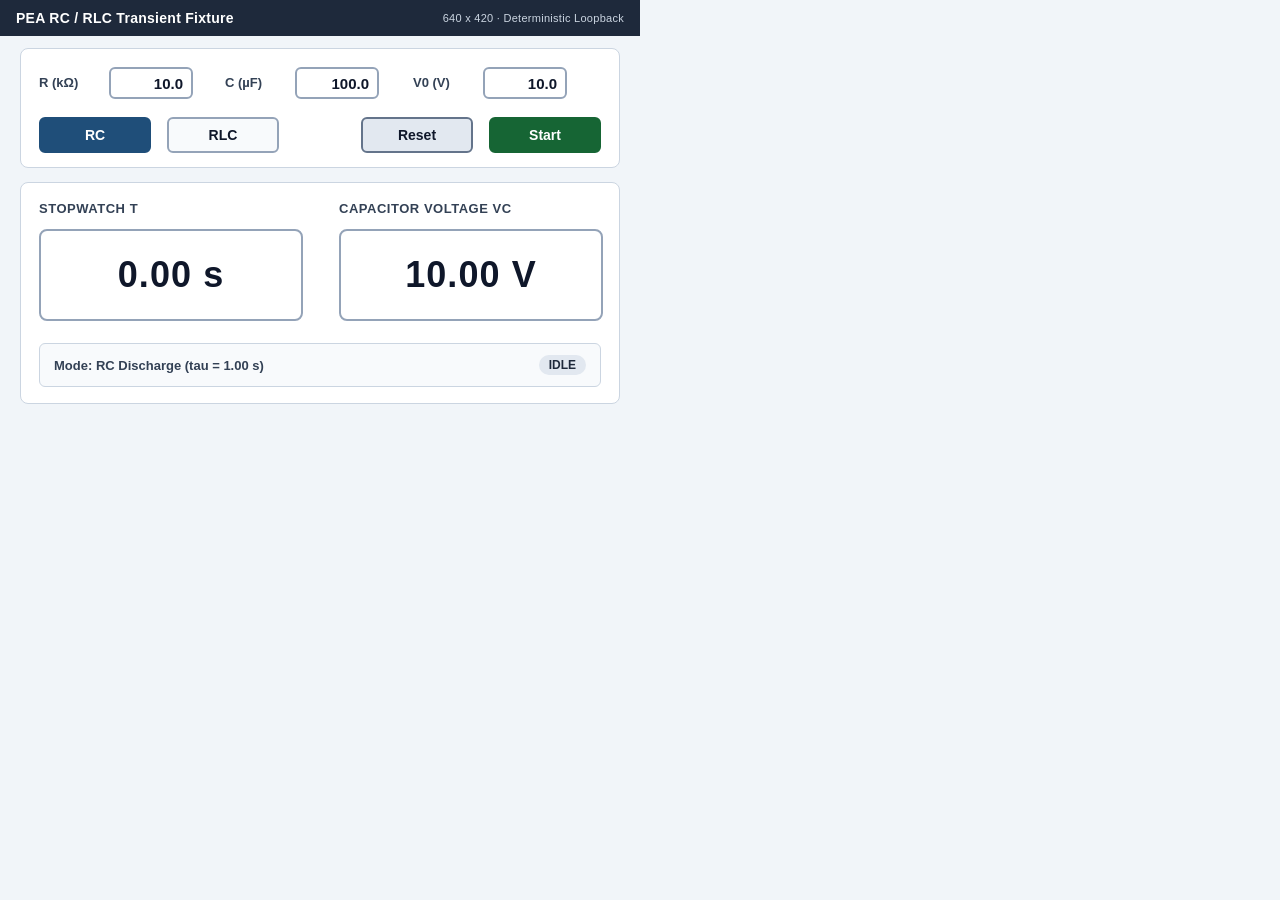
==== tests/fixtures/html5_rc_sim/index.html @ 98c90331 "Milestone 2 (v0.3.0): sim_watch, compute_sim, 18 MCP tools, viewer datasets view & live HTML5 E2E" ====
<!DOCTYPE html>
<html lang="en">
<head>
  <meta charset="utf-8" />
  <title>PEA RC / RLC Transient Fixture</title>
  <link
    rel="icon"
    type="image/svg+xml"
    href="data:image/svg+xml,%3Csvg xmlns='http://www.w3.org/2000/svg' viewBox='0 0 16 16'%3E%3Crect width='16' height='16' fill='%231e293b'/%3E%3C/svg%3E"
  />
  <style>
    *, *::before, *::after {
      box-sizing: border-box;
    }
    html, body {
      margin: 0;
      padding: 0;
      width: 640px;
      height: 420px;
      overflow: hidden;
      background: #f1f5f9;
      color: #0f172a;
      font-family: -apple-system, BlinkMacSystemFont, "Helvetica Neue", Arial, sans-serif;
      user-select: none;
    }
    .stage {
      position: relative;
      width: 640px;
      height: 420px;
      overflow: hidden;
    }
    .topbar {
      position: absolute;
      left: 0;
      top: 0;
      width: 640px;
      height: 36px;
      background: #1e293b;
      color: #ffffff;
      display: flex;
      align-items: center;
      justify-content: space-between;
      padding: 0 16px;
      font-size: 14px;
      font-weight: 700;
      letter-spacing: 0.02em;
    }
    .topbar-sub {
      font-size: 11px;
      font-weight: 500;
      color: #cbd5e1;
    }
    .panel {
      position: absolute;
      left: 20px;
      width: 600px;
      background: #ffffff;
      border: 1px solid #cbd5e1;
      border-radius: 8px;
    }
    .controls-panel {
      top: 48px;
      height: 120px;
    }
    .param-label {
      position: absolute;
      top: 18px;
      height: 32px;
      line-height: 32px;
      font-size: 13px;
      font-weight: 700;
      color: #334155;
    }
    .param-input {
      position: absolute;
      top: 18px;
      width: 84px;
      height: 32px;
      padding: 0 8px;
      border: 2px solid #94a3b8;
      border-radius: 6px;
      background: #ffffff;
      color: #0f172a;
      font-family: Arial, Helvetica, sans-serif;
      font-size: 15px;
      font-weight: 700;
      text-align: right;
    }
    .param-input:focus {
      outline: 2px solid #1f4e79;
      border-color: #1f4e79;
    }
    .btn {
      position: absolute;
      top: 68px;
      width: 112px;
      height: 36px;
      border-radius: 6px;
      border: 2px solid #94a3b8;
      background: #f8fafc;
      color: #0f172a;
      font-family: inherit;
      font-size: 14px;
      font-weight: 700;
      cursor: pointer;
    }
    .btn.active-mode {
      background: #1f4e79;
      border-color: #1f4e79;
      color: #ffffff;
    }
    .btn-primary {
      background: #166534;
      border-color: #166534;
      color: #ffffff;
    }
    .btn-reset {
      background: #e2e8f0;
      border-color: #64748b;
      color: #0f172a;
    }
    .readouts-panel {
      top: 182px;
      height: 222px;
    }
    .ro-label {
      position: absolute;
      top: 18px;
      width: 264px;
      font-size: 13px;
      font-weight: 700;
      color: #334155;
      text-transform: uppercase;
      letter-spacing: 0.04em;
    }
    .ro-box {
      position: absolute;
      top: 46px;
      width: 264px;
      height: 92px;
      background: #ffffff;
      border: 2px solid #94a3b8;
      border-radius: 8px;
      display: flex;
      align-items: center;
      justify-content: center;
      padding: 0 18px;
      font-family: Arial, Helvetica, sans-serif;
      font-size: 36px;
      font-weight: 700;
      color: #0f172a;
      letter-spacing: 0.03em;
      font-variant-numeric: tabular-nums;
      white-space: nowrap;
    }
    .status-bar {
      position: absolute;
      left: 18px;
      right: 18px;
      bottom: 16px;
      height: 44px;
      padding: 0 14px;
      border-radius: 6px;
      background: #f8fafc;
      border: 1px solid #cbd5e1;
      display: flex;
      align-items: center;
      justify-content: space-between;
      font-size: 13px;
      font-weight: 600;
      color: #334155;
    }
    .state-pill {
      padding: 3px 10px;
      border-radius: 999px;
      font-size: 12px;
      font-weight: 700;
      background: #e2e8f0;
      color: #1e293b;
    }
    .state-pill.running {
      background: #dcfce7;
      color: #166534;
    }
  </style>
</head>
<body>
  <div class="stage">
    <header class="topbar" id="topbar">
      <span>PEA RC / RLC Transient Fixture</span>
      <span class="topbar-sub">640 x 420 · Deterministic Loopback</span>
    </header>

    <section class="panel controls-panel" aria-label="Circuit Parameters">
      <label class="param-label" for="input-r" style="left: 18px;">R (k&Omega;)</label>
      <input class="param-input" id="input-r" type="text" value="10.0" style="left: 88px;" />

      <label class="param-label" for="input-c" style="left: 204px;">C (&micro;F)</label>
      <input class="param-input" id="input-c" type="text" value="100.0" style="left: 274px;" />

      <label class="param-label" for="input-v0" style="left: 392px;">V0 (V)</label>
      <input class="param-input" id="input-v0" type="text" value="10.0" style="left: 462px;" />

      <button type="button" class="btn active-mode" id="mode-rc" style="left: 18px;">RC</button>
      <button type="button" class="btn" id="mode-rlc" style="left: 146px;">RLC</button>
      <button type="button" class="btn btn-reset" id="btn-reset" style="left: 340px;">Reset</button>
      <button type="button" class="btn btn-primary" id="btn-start" style="left: 468px;">Start</button>
    </section>

    <section class="panel readouts-panel" aria-label="Live Readouts">
      <div class="ro-label" style="left: 18px;">Stopwatch t</div>
      <div class="ro-box" id="readout-t" style="left: 18px;">0.00 s</div>

      <div class="ro-label" style="left: 318px;">Capacitor Voltage Vc</div>
      <div class="ro-box" id="readout-vc" style="left: 318px;">10.00 V</div>

      <div class="status-bar">
        <span id="mode-caption">Mode: RC Discharge (tau = 1.00 s)</span>
        <span id="state-pill" class="state-pill">IDLE</span>
      </div>
    </section>
  </div>

  <script>
    (function () {
      "use strict";

      const RLC_F0_HZ = 2.0;
      const RLC_BETA_S = 0.25;

      const inputR = document.getElementById("input-r");
      const inputC = document.getElementById("input-c");
      const inputV0 = document.getElementById("input-v0");
      const btnRc = document.getElementById("mode-rc");
      const btnRlc = document.getElementById("mode-rlc");
      const btnReset = document.getElementById("btn-reset");
      const btnStart = document.getElementById("btn-start");
      const roT = document.getElementById("readout-t");
      const roVc = document.getElementById("readout-vc");
      const modeCaption = document.getElementById("mode-caption");
      const statePill = document.getElementById("state-pill");

      const sim = {
        mode: "rc",
        R_kohm: 10.0,
        C_uF: 100.0,
        V0: 10.0,
        running: false,
        startPerfMs: 0,
        elapsedS: 0.0,
      };

      function parsePositive(el, fallback, minVal, maxVal) {
        const raw = String(el.value || "").trim().replace(",", ".");
        const parsed = Number.parseFloat(raw);
        if (!Number.isFinite(parsed)) return fallback;
        return Math.min(maxVal, Math.max(minVal, parsed));
      }

      function applyParams() {
        sim.R_kohm = parsePositive(inputR, sim.R_kohm, 0.1, 1000.0);
        sim.C_uF = parsePositive(inputC, sim.C_uF, 0.1, 10000.0);
        sim.V0 = parsePositive(inputV0, sim.V0, 0.1, 100.0);
        inputR.value = sim.R_kohm.toFixed(1);
        inputC.value = sim.C_uF.toFixed(1);
        inputV0.value = sim.V0.toFixed(1);
        updateCaption();
        renderReadouts();
      }

      function computeTauS() {
        return Math.max(0.01, (sim.R_kohm * 1e3) * (sim.C_uF * 1e-6));
      }

      function computeVoltage(t) {
        if (sim.mode === "rlc") {
          return sim.V0 * Math.exp(-RLC_BETA_S * t) * Math.cos(2 * Math.PI * RLC_F0_HZ * t);
        }
        return sim.V0 * Math.exp(-t / computeTauS());
      }

      function updateCaption() {
        if (sim.mode === "rlc") {
          modeCaption.textContent = "Mode: Damped RLC (f0 = 2.00 Hz, beta = 0.25 s^-1)";
        } else {
          modeCaption.textContent = `Mode: RC Discharge (tau = ${computeTauS().toFixed(2)} s)`;
        }
        statePill.textContent = sim.running ? "RUNNING" : "IDLE";
        statePill.classList.toggle("running", sim.running);
        btnRc.classList.toggle("active-mode", sim.mode === "rc");
        btnRlc.classList.toggle("active-mode", sim.mode === "rlc");
      }

      function renderReadouts() {
        const t = Math.max(0.0, sim.elapsedS);
        let vc = computeVoltage(t);
        if (Math.abs(vc) < 0.005) vc = 0.0;
        roT.textContent = `${t.toFixed(2)} s`;
        roVc.textContent = `${vc.toFixed(2)} V`;
      }

      function tick(nowMs) {
        if (sim.running) {
          sim.elapsedS = Math.max(0.0, (nowMs - sim.startPerfMs) / 1000.0);
          renderReadouts();
        }
        window.requestAnimationFrame(tick);
      }

      function resetSim() {
        sim.running = false;
        sim.elapsedS = 0.0;
        updateCaption();
        renderReadouts();
      }

      function startSim() {
        applyParams();
        sim.running = true;
        sim.startPerfMs = performance.now() - sim.elapsedS * 1000.0;
        updateCaption();
        renderReadouts();
      }

      for (const el of [inputR, inputC, inputV0]) {
        el.addEventListener("change", applyParams);
        el.addEventListener("keydown", (ev) => {
          if (ev.key === "Enter") {
            applyParams();
            el.blur();
          }
        });
      }

      btnRc.addEventListener("click", () => {
        sim.mode = "rc";
        resetSim();
      });

      btnRlc.addEventListener("click", () => {
        sim.mode = "rlc";
        resetSim();
      });

      btnReset.addEventListener("click", resetSim);
      btnStart.addEventListener("click", startSim);

      // Periodic fallback alongside rAF in case headless frame callbacks coalesce.
      window.setInterval(() => {
        if (sim.running) {
          sim.elapsedS = Math.max(0.0, (performance.now() - sim.startPerfMs) / 1000.0);
          renderReadouts();
        }
      }, 16);

      applyParams();
      window.requestAnimationFrame(tick);
    })();
  </script>
</body>
</html>
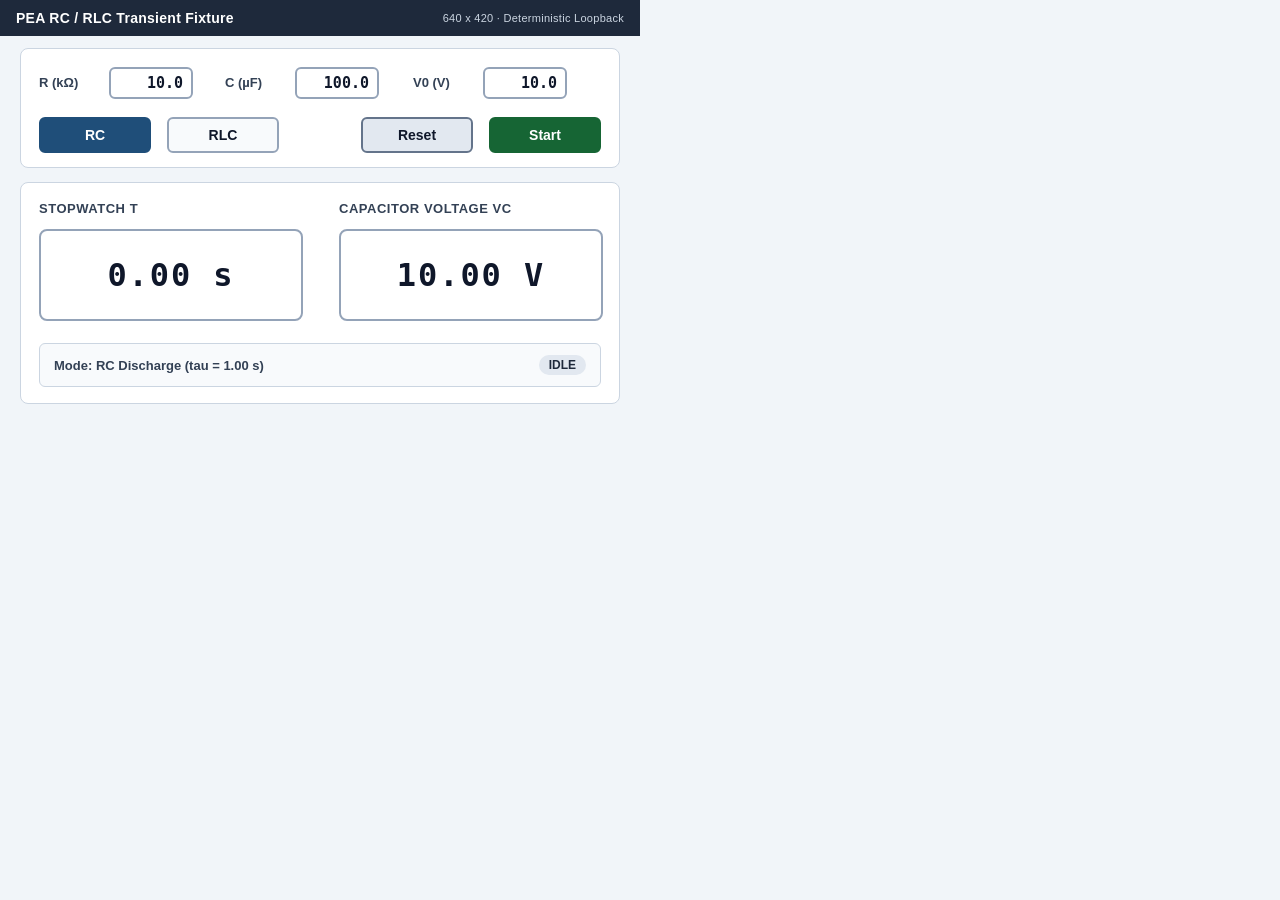
==== commit 6cb45146: "Harden live HTML5 E2E OCR & watch timestamps for cross-platform CI" ====
--- a/tests/fixtures/html5_rc_sim/index.html
+++ b/tests/fixtures/html5_rc_sim/index.html
@@ -81,7 +81,7 @@
       border-radius: 6px;
       background: #ffffff;
       color: #0f172a;
-      font-family: Arial, Helvetica, sans-serif;
+      font-family: ui-monospace, "SFMono-Regular", "DejaVu Sans Mono", "Liberation Mono", Menlo, Consolas, monospace;
       font-size: 15px;
       font-weight: 700;
       text-align: right;
@@ -145,11 +145,11 @@
       align-items: center;
       justify-content: center;
       padding: 0 18px;
-      font-family: Arial, Helvetica, sans-serif;
-      font-size: 36px;
-      font-weight: 700;
-      color: #0f172a;
-      letter-spacing: 0.03em;
+      font-family: ui-monospace, "SFMono-Regular", "DejaVu Sans Mono", "Liberation Mono", Menlo, Consolas, monospace;
+      font-size: 32px;
+      font-weight: 700;
+      color: #0f172a;
+      letter-spacing: 0.06em;
       font-variant-numeric: tabular-nums;
       white-space: nowrap;
     }
